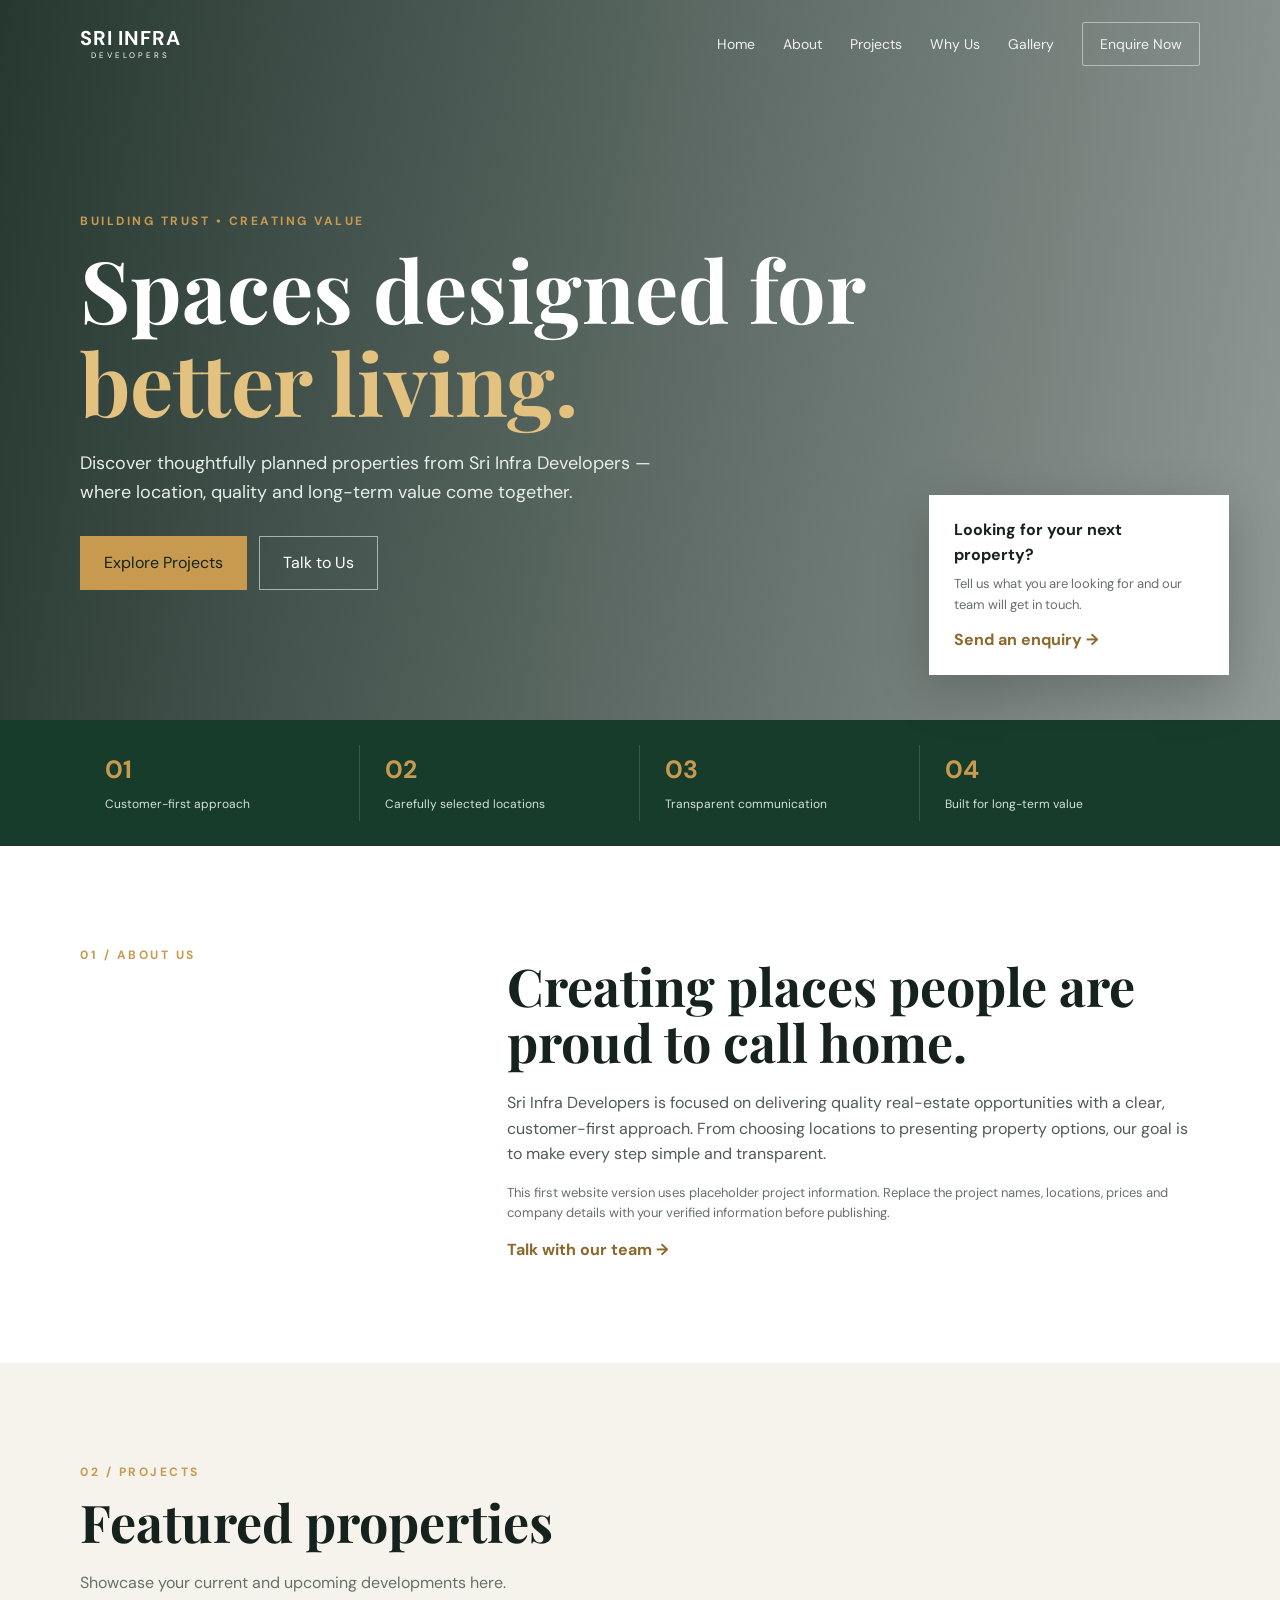
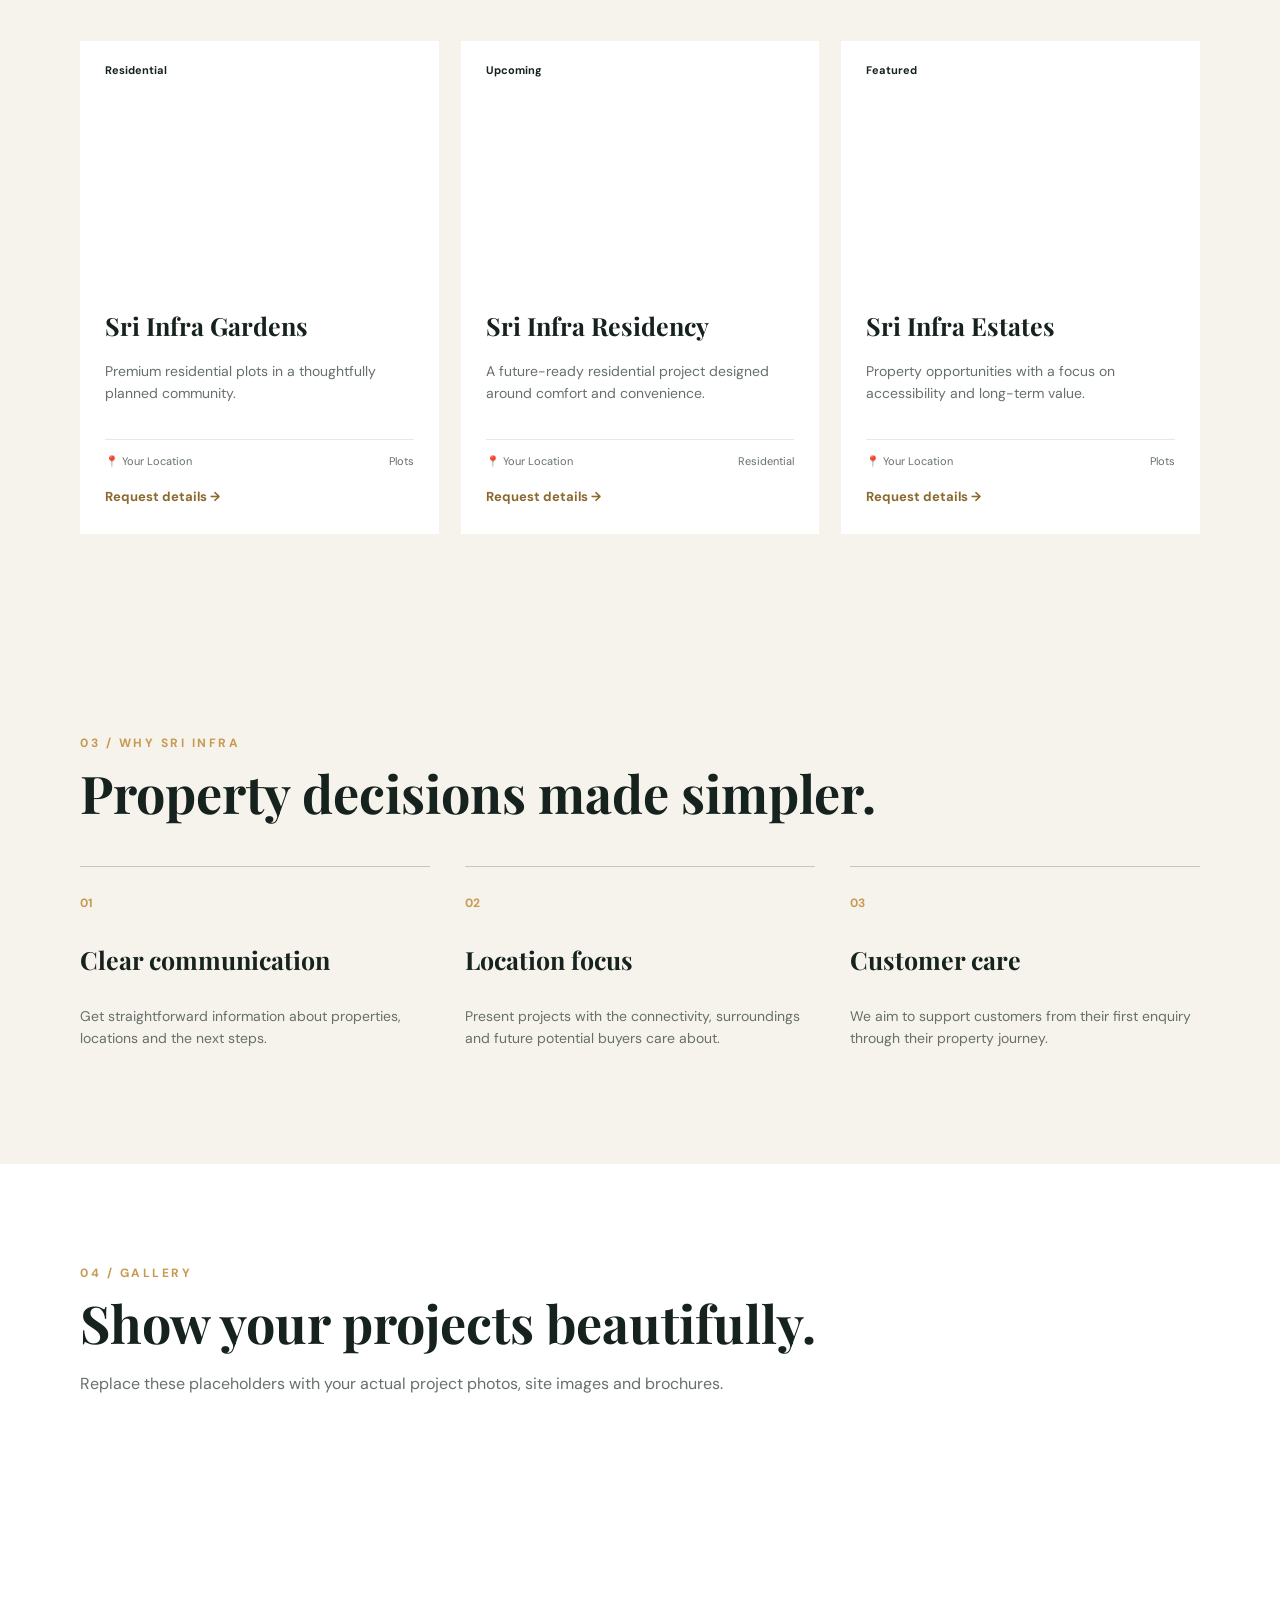
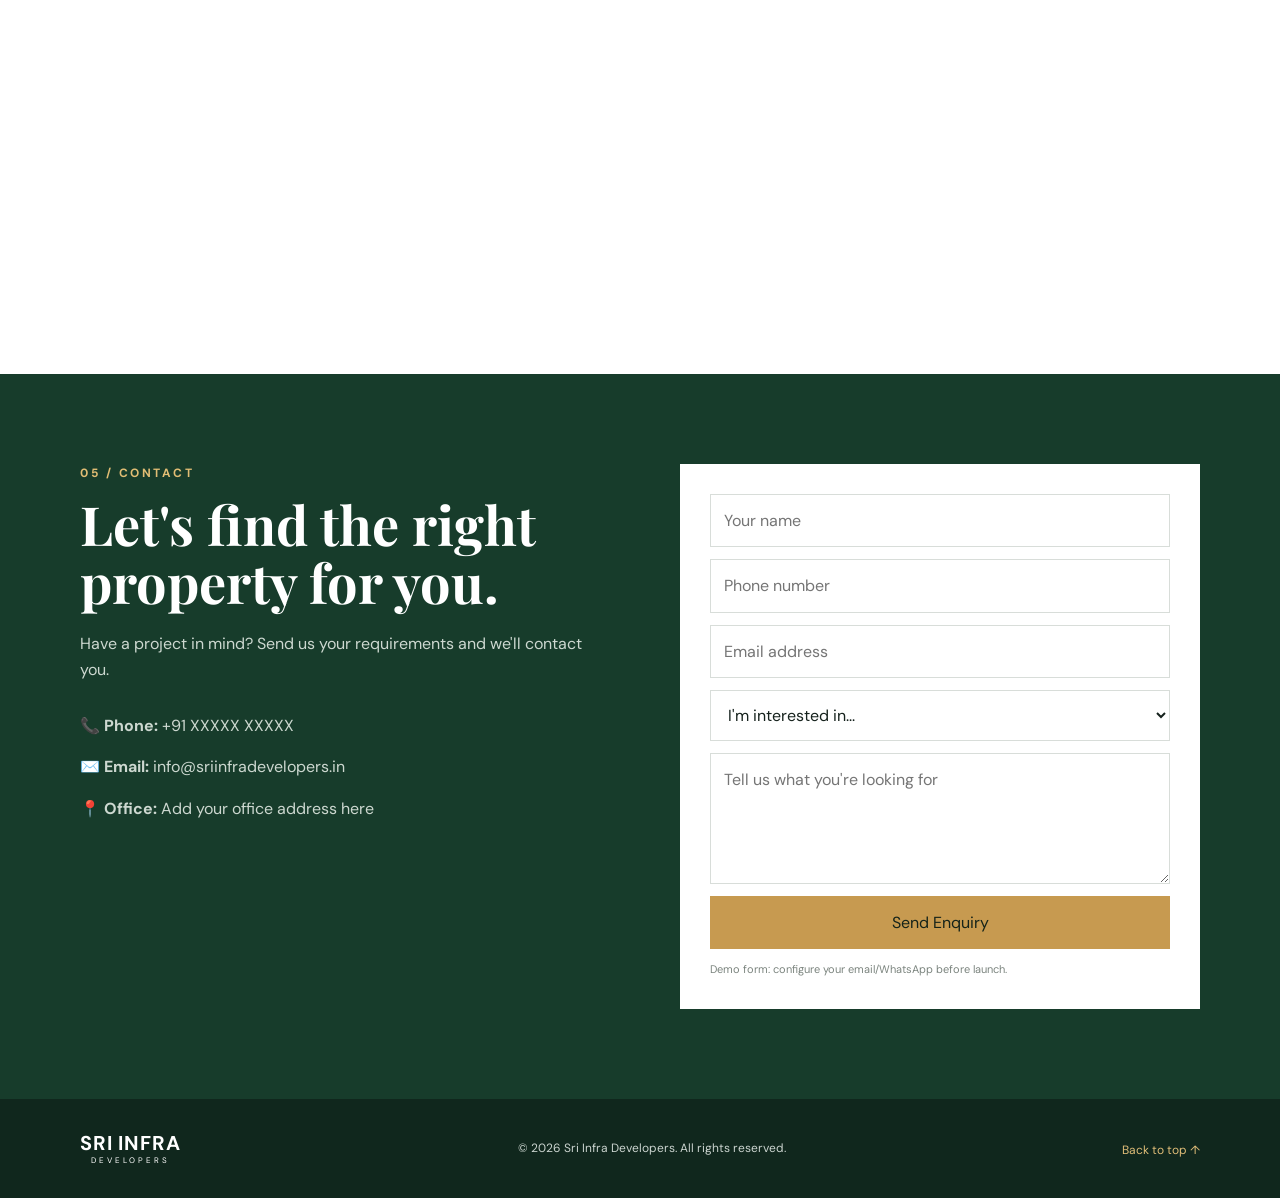
==== index.html @ 5a57adf7 "Add files via upload" ====
<!DOCTYPE html>
<html lang="en">
<head>
  <meta charset="UTF-8">
  <meta name="viewport" content="width=device-width, initial-scale=1.0">
  <title>Sri Infra Developers | Quality Homes & Real Estate</title>
  <meta name="description" content="Sri Infra Developers — residential plots, homes and real-estate projects. Explore projects, locations and enquiries.">
  <link rel="preconnect" href="https://fonts.googleapis.com">
  <link rel="preconnect" href="https://fonts.gstatic.com" crossorigin>
  <link href="https://fonts.googleapis.com/css2?family=DM+Sans:wght@400;500;600;700&family=Playfair+Display:wght@600;700&display=swap" rel="stylesheet">
  <link rel="stylesheet" href="style.css">
</head>
<body>
<header class="site-header">
  <div class="container nav-wrap">
    <a class="logo" href="#home"><span>SRI</span><b>INFRA</b><small>DEVELOPERS</small></a>
    <button class="menu-btn" aria-label="Open menu">☰</button>
    <nav class="nav">
      <a href="#home">Home</a><a href="#about">About</a><a href="#projects">Projects</a>
      <a href="#why-us">Why Us</a><a href="#gallery">Gallery</a><a href="#contact" class="nav-cta">Enquire Now</a>
    </nav>
  </div>
</header>

<main>
<section id="home" class="hero">
  <div class="hero-overlay"></div>
  <div class="container hero-content">
    <p class="eyebrow">BUILDING TRUST • CREATING VALUE</p>
    <h1>Spaces designed for<br><em>better living.</em></h1>
    <p class="hero-text">Discover thoughtfully planned properties from Sri Infra Developers — where location, quality and long-term value come together.</p>
    <div class="hero-actions"><a class="btn primary" href="#projects">Explore Projects</a><a class="btn ghost" href="#contact">Talk to Us</a></div>
  </div>
  <div class="hero-card"><strong>Looking for your next property?</strong><span>Tell us what you are looking for and our team will get in touch.</span><a href="#contact">Send an enquiry →</a></div>
</section>

<section class="stats"><div class="container stats-grid">
  <div><strong>01</strong><span>Customer-first approach</span></div>
  <div><strong>02</strong><span>Carefully selected locations</span></div>
  <div><strong>03</strong><span>Transparent communication</span></div>
  <div><strong>04</strong><span>Built for long-term value</span></div>
</div></section>

<section id="about" class="section">
  <div class="container split">
    <div class="section-label">01 / ABOUT US</div>
    <div>
      <h2>Creating places people are proud to call home.</h2>
      <p>Sri Infra Developers is focused on delivering quality real-estate opportunities with a clear, customer-first approach. From choosing locations to presenting property options, our goal is to make every step simple and transparent.</p>
      <p class="muted">This first website version uses placeholder project information. Replace the project names, locations, prices and company details with your verified information before publishing.</p>
      <a class="text-link" href="#contact">Talk with our team →</a>
    </div>
  </div>
</section>

<section id="projects" class="section projects">
  <div class="container">
    <div class="section-head"><div class="section-label">02 / PROJECTS</div><h2>Featured properties</h2><p>Showcase your current and upcoming developments here.</p></div>
    <div class="project-grid">
      <article class="project-card"><div class="project-image image-one"><span>Residential</span></div><div class="project-body"><h3>Sri Infra Gardens</h3><p>Premium residential plots in a thoughtfully planned community.</p><div class="project-meta"><span>📍 Your Location</span><span>Plots</span></div><a href="#contact">Request details →</a></div></article>
      <article class="project-card"><div class="project-image image-two"><span>Upcoming</span></div><div class="project-body"><h3>Sri Infra Residency</h3><p>A future-ready residential project designed around comfort and convenience.</p><div class="project-meta"><span>📍 Your Location</span><span>Residential</span></div><a href="#contact">Request details →</a></div></article>
      <article class="project-card"><div class="project-image image-three"><span>Featured</span></div><div class="project-body"><h3>Sri Infra Estates</h3><p>Property opportunities with a focus on accessibility and long-term value.</p><div class="project-meta"><span>📍 Your Location</span><span>Plots</span></div><a href="#contact">Request details →</a></div></article>
    </div>
  </div>
</section>

<section id="why-us" class="section why">
  <div class="container">
    <div class="section-head"><div class="section-label">03 / WHY SRI INFRA</div><h2>Property decisions made simpler.</h2></div>
    <div class="why-grid">
      <div><span class="icon">01</span><h3>Clear communication</h3><p>Get straightforward information about properties, locations and the next steps.</p></div>
      <div><span class="icon">02</span><h3>Location focus</h3><p>Present projects with the connectivity, surroundings and future potential buyers care about.</p></div>
      <div><span class="icon">03</span><h3>Customer care</h3><p>We aim to support customers from their first enquiry through their property journey.</p></div>
    </div>
  </div>
</section>

<section id="gallery" class="section">
  <div class="container"><div class="section-head"><div class="section-label">04 / GALLERY</div><h2>Show your projects beautifully.</h2><p>Replace these placeholders with your actual project photos, site images and brochures.</p></div>
    <div class="gallery-grid"><div class="gallery g1"></div><div class="gallery g2"></div><div class="gallery g3"></div><div class="gallery g4"></div></div>
  </div>
</section>

<section id="contact" class="contact-section">
  <div class="container contact-grid">
    <div><div class="section-label light">05 / CONTACT</div><h2>Let's find the right property for you.</h2><p>Have a project in mind? Send us your requirements and we'll contact you.</p><div class="contact-details"><p>📞 <strong>Phone:</strong> +91 XXXXX XXXXX</p><p>✉️ <strong>Email:</strong> info@sriinfradevelopers.in</p><p>📍 <strong>Office:</strong> Add your office address here</p></div></div>
    <form class="form" onsubmit="sendEnquiry(event)">
      <input id="name" required placeholder="Your name"><input id="phone" required type="tel" placeholder="Phone number">
      <input id="email" type="email" placeholder="Email address"><select id="interest"><option value="">I'm interested in...</option><option>Residential Plots</option><option>Residential Property</option><option>Upcoming Projects</option><option>Other</option></select>
      <textarea id="message" rows="4" placeholder="Tell us what you're looking for"></textarea>
      <button class="btn primary" type="submit">Send Enquiry</button>
      <small>Demo form: configure your email/WhatsApp before launch.</small>
    </form>
  </div>
</section>
</main>

<footer><div class="container footer-wrap"><div class="logo"><span>SRI</span><b>INFRA</b><small>DEVELOPERS</small></div><p>© <span id="year"></span> Sri Infra Developers. All rights reserved.</p><div><a href="#home">Back to top ↑</a></div></div></footer>
<script src="script.js"></script>
</body>
</html>
---- style.css ----
:root{--ink:#16221d;--green:#173c2b;--gold:#c79a50;--cream:#f6f3ec;--white:#fff;--muted:#667069}*{box-sizing:border-box}html{scroll-behavior:smooth}body{margin:0;color:var(--ink);font-family:"DM Sans",Arial,sans-serif;line-height:1.6;background:#fff}a{text-decoration:none;color:inherit}.container{width:min(1120px,92%);margin:auto}.site-header{position:absolute;z-index:10;width:100%;padding:22px 0;color:white}.nav-wrap{display:flex;align-items:center;justify-content:space-between}.logo{display:grid;grid-template-columns:auto auto;column-gap:5px;line-height:.9;letter-spacing:1px}.logo span{font-size:20px;font-weight:700}.logo b{font-size:20px}.logo small{grid-column:1/3;font-size:8px;letter-spacing:3px;text-align:center;margin-top:5px}.nav{display:flex;gap:28px;align-items:center;font-size:14px}.nav a{opacity:.9}.nav a:hover{opacity:1}.nav-cta{border:1px solid rgba(255,255,255,.5);padding:10px 17px;border-radius:2px}.menu-btn{display:none;background:none;border:0;color:white;font-size:25px}.hero{min-height:720px;background:linear-gradient(100deg,rgba(8,28,20,.88),rgba(8,28,20,.45)),url("https://images.unsplash.com/photo-1600585154340-be6161a56a0c?auto=format&fit=crop&w=2000&q=85") center/cover;position:relative;color:#fff;display:flex;align-items:center}.hero-content{padding-top:70px}.eyebrow,.section-label{font-size:12px;letter-spacing:2.5px;font-weight:700;color:var(--gold)}h1,h2{font-family:"Playfair Display",serif;font-weight:700;line-height:1.08;margin:12px 0 20px}h1{font-size:clamp(48px,7vw,86px);max-width:800px}h1 em{color:#e3c27f;font-style:normal}.hero-text{max-width:580px;font-size:18px;color:#e8eee9}.hero-actions{display:flex;gap:12px;margin-top:30px}.btn{display:inline-block;padding:13px 23px;border:1px solid transparent;font-weight:700;cursor:pointer;font:inherit}.btn.primary{background:var(--gold);color:#152319}.btn.ghost{border-color:rgba(255,255,255,.55);color:white}.hero-card{position:absolute;right:4%;bottom:45px;background:white;color:var(--ink);padding:22px 25px;width:300px;box-shadow:0 15px 50px #0003}.hero-card strong,.hero-card span{display:block}.hero-card span{font-size:13px;color:var(--muted);margin:6px 0 12px}.hero-card a,.text-link,.project-body a{color:#8b682c;font-weight:700}.stats{background:var(--green);color:white}.stats-grid{display:grid;grid-template-columns:repeat(4,1fr);padding:25px 0}.stats-grid div{padding:5px 25px;border-right:1px solid #ffffff25}.stats-grid div:last-child{border:0}.stats-grid strong{font-size:25px;color:var(--gold);display:block}.stats-grid span{font-size:12px;color:#d7e0da}.section{padding:100px 0}.split{display:grid;grid-template-columns:1fr 2fr;gap:80px}.split h2,.section-head h2{font-size:52px}.split p{max-width:750px;color:#505b55}.muted{font-size:13px;color:var(--muted)!important}.projects,.why{background:var(--cream)}.section-head{margin-bottom:45px}.section-head p{color:var(--muted)}.project-grid{display:grid;grid-template-columns:repeat(3,1fr);gap:22px}.project-card{background:white}.project-image{height:240px;background-size:cover;background-position:center;position:relative}.image-one{background-image:url("https://images.unsplash.com/photo-1600607687920-4e2a09cf159d?auto=format&fit=crop&w=1000&q=80")}.image-two{background-image:url("https://images.unsplash.com/photo-1600566753086-00f18fb6b3ea?auto=format&fit=crop&w=1000&q=80")}.image-three{background-image:url("https://images.unsplash.com/photo-1600607688969-a5bfcd646154?auto=format&fit=crop&w=1000&q=80")}.project-image span{position:absolute;top:15px;left:15px;background:white;padding:6px 10px;font-size:11px;font-weight:700}.project-body{padding:25px}.project-body h3{font-family:"Playfair Display",serif;font-size:25px;margin:0 0 8px}.project-body p{font-size:14px;color:var(--muted);min-height:65px}.project-meta{display:flex;justify-content:space-between;border-top:1px solid #e8e8e8;padding:13px 0;font-size:11px;color:#667069}.project-body a{font-size:13px}.why-grid{display:grid;grid-template-columns:repeat(3,1fr);gap:35px}.why-grid>div{border-top:1px solid #c9c5b9;padding-top:22px}.icon{font-size:12px;color:var(--gold);font-weight:700}.why h3{font-family:"Playfair Display",serif;font-size:25px}.why p{color:var(--muted);font-size:14px}.gallery-grid{display:grid;grid-template-columns:1.4fr .8fr .8fr;grid-template-rows:210px 210px;gap:12px}.gallery{background-size:cover;background-position:center}.g1{grid-row:span 2;background-image:url("https://images.unsplash.com/photo-1600566753190-17f0baa2a6c3?auto=format&fit=crop&w=1200&q=80")}.g2{background-image:url("https://images.unsplash.com/photo-1600607687920-4e2a09cf159d?auto=format&fit=crop&w=800&q=80")}.g3{background-image:url("https://images.unsplash.com/photo-1600566753190-17f0baa2a6c3?auto=format&fit=crop&w=800&q=80")}.g4{grid-column:2/4;background-image:url("https://images.unsplash.com/photo-1600607688969-a5bfcd646154?auto=format&fit=crop&w=1000&q=80")}.contact-section{background:var(--green);color:white;padding:90px 0}.contact-grid{display:grid;grid-template-columns:1fr 1fr;gap:80px}.light{color:#e1bd74}.contact-grid h2{font-size:54px}.contact-grid p{color:#cdd8d0}.contact-details{margin-top:30px}.form{background:white;padding:30px;display:grid;gap:12px}.form input,.form select,.form textarea{border:1px solid #d8ddd9;padding:13px;font:inherit;color:var(--ink);background:white}.form small{color:#7b847e;font-size:11px}footer{background:#10271d;color:#cbd4cf;padding:28px 0}.footer-wrap{display:flex;align-items:center;justify-content:space-between;gap:20px}.footer-wrap .logo{color:white}.footer-wrap p,.footer-wrap a{font-size:12px}.footer-wrap a{color:#e0bd78}@media(max-width:800px){.nav{display:none;position:absolute;top:70px;left:4%;right:4%;background:#173c2b;padding:20px;flex-direction:column;align-items:flex-start}.nav.open{display:flex}.menu-btn{display:block}.hero{min-height:760px}.hero-card{left:4%;right:4%;width:auto}.split,.contact-grid{grid-template-columns:1fr;gap:30px}.project-grid,.why-grid{grid-template-columns:1fr}.stats-grid{grid-template-columns:1fr 1fr}.stats-grid div{border-bottom:1px solid #ffffff25}.section{padding:70px 0}.split h2,.section-head h2,.contact-grid h2{font-size:40px}.gallery-grid{grid-template-columns:1fr 1fr;grid-template-rows:200px 200px}.g1,.g4{grid-row:auto;grid-column:auto}.footer-wrap{flex-direction:column;align-items:flex-start}.hero-content{padding-top:0}}
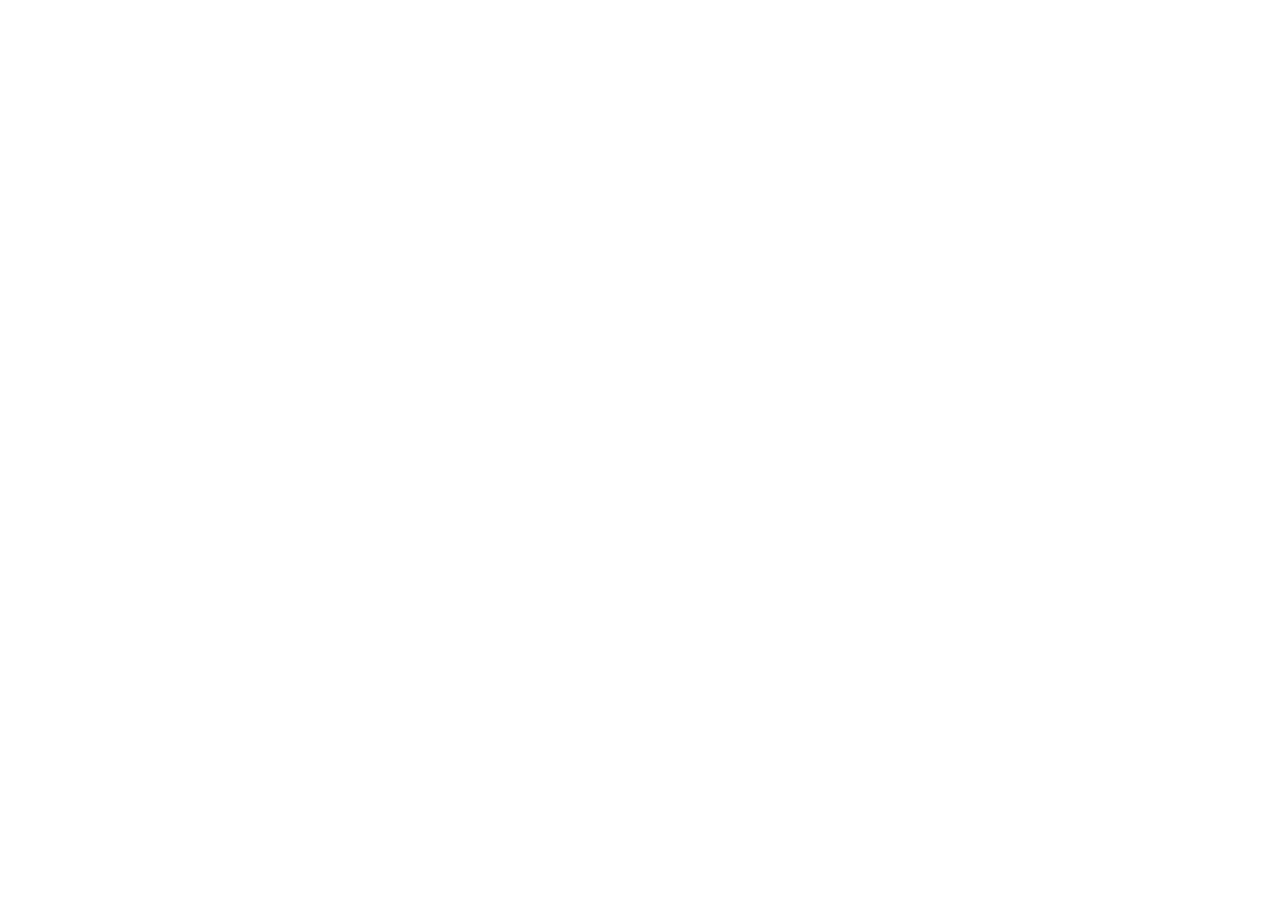
==== commit 5cec32ab: "Add files via upload" ====
--- a/index.html
+++ b/index.html
@@ -1,101 +1,18 @@
-<!DOCTYPE html>
+<!doctype html>
 <html lang="en">
-<head>
-  <meta charset="UTF-8">
-  <meta name="viewport" content="width=device-width, initial-scale=1.0">
-  <title>Sri Infra Developers | Quality Homes & Real Estate</title>
-  <meta name="description" content="Sri Infra Developers — residential plots, homes and real-estate projects. Explore projects, locations and enquiries.">
-  <link rel="preconnect" href="https://fonts.googleapis.com">
-  <link rel="preconnect" href="https://fonts.gstatic.com" crossorigin>
-  <link href="https://fonts.googleapis.com/css2?family=DM+Sans:wght@400;500;600;700&family=Playfair+Display:wght@600;700&display=swap" rel="stylesheet">
-  <link rel="stylesheet" href="style.css">
-</head>
-<body>
-<header class="site-header">
-  <div class="container nav-wrap">
-    <a class="logo" href="#home"><span>SRI</span><b>INFRA</b><small>DEVELOPERS</small></a>
-    <button class="menu-btn" aria-label="Open menu">☰</button>
-    <nav class="nav">
-      <a href="#home">Home</a><a href="#about">About</a><a href="#projects">Projects</a>
-      <a href="#why-us">Why Us</a><a href="#gallery">Gallery</a><a href="#contact" class="nav-cta">Enquire Now</a>
-    </nav>
-  </div>
-</header>
+  <head>
+    <meta charset="UTF-8" />
+    <meta name="viewport" content="width=device-width, initial-scale=1.0" />
+    <title>My Google AI Studio App</title>
+    <meta name="description" content="An application built with Google AI Studio." />
+    <meta property="og:title" content="My Google AI Studio App" />
+    <meta property="og:description" content="An application built with Google AI Studio." />
+    <meta property="og:type" content="website" />
+    <meta name="twitter:card" content="summary_large_image" />
+  </head>
+  <body>
+    <div id="root"></div>
+    <script type="module" src="/src/main.tsx"></script>
+  </body>
+</html>
 
-<main>
-<section id="home" class="hero">
-  <div class="hero-overlay"></div>
-  <div class="container hero-content">
-    <p class="eyebrow">BUILDING TRUST • CREATING VALUE</p>
-    <h1>Spaces designed for<br><em>better living.</em></h1>
-    <p class="hero-text">Discover thoughtfully planned properties from Sri Infra Developers — where location, quality and long-term value come together.</p>
-    <div class="hero-actions"><a class="btn primary" href="#projects">Explore Projects</a><a class="btn ghost" href="#contact">Talk to Us</a></div>
-  </div>
-  <div class="hero-card"><strong>Looking for your next property?</strong><span>Tell us what you are looking for and our team will get in touch.</span><a href="#contact">Send an enquiry →</a></div>
-</section>
-
-<section class="stats"><div class="container stats-grid">
-  <div><strong>01</strong><span>Customer-first approach</span></div>
-  <div><strong>02</strong><span>Carefully selected locations</span></div>
-  <div><strong>03</strong><span>Transparent communication</span></div>
-  <div><strong>04</strong><span>Built for long-term value</span></div>
-</div></section>
-
-<section id="about" class="section">
-  <div class="container split">
-    <div class="section-label">01 / ABOUT US</div>
-    <div>
-      <h2>Creating places people are proud to call home.</h2>
-      <p>Sri Infra Developers is focused on delivering quality real-estate opportunities with a clear, customer-first approach. From choosing locations to presenting property options, our goal is to make every step simple and transparent.</p>
-      <p class="muted">This first website version uses placeholder project information. Replace the project names, locations, prices and company details with your verified information before publishing.</p>
-      <a class="text-link" href="#contact">Talk with our team →</a>
-    </div>
-  </div>
-</section>
-
-<section id="projects" class="section projects">
-  <div class="container">
-    <div class="section-head"><div class="section-label">02 / PROJECTS</div><h2>Featured properties</h2><p>Showcase your current and upcoming developments here.</p></div>
-    <div class="project-grid">
-      <article class="project-card"><div class="project-image image-one"><span>Residential</span></div><div class="project-body"><h3>Sri Infra Gardens</h3><p>Premium residential plots in a thoughtfully planned community.</p><div class="project-meta"><span>📍 Your Location</span><span>Plots</span></div><a href="#contact">Request details →</a></div></article>
-      <article class="project-card"><div class="project-image image-two"><span>Upcoming</span></div><div class="project-body"><h3>Sri Infra Residency</h3><p>A future-ready residential project designed around comfort and convenience.</p><div class="project-meta"><span>📍 Your Location</span><span>Residential</span></div><a href="#contact">Request details →</a></div></article>
-      <article class="project-card"><div class="project-image image-three"><span>Featured</span></div><div class="project-body"><h3>Sri Infra Estates</h3><p>Property opportunities with a focus on accessibility and long-term value.</p><div class="project-meta"><span>📍 Your Location</span><span>Plots</span></div><a href="#contact">Request details →</a></div></article>
-    </div>
-  </div>
-</section>
-
-<section id="why-us" class="section why">
-  <div class="container">
-    <div class="section-head"><div class="section-label">03 / WHY SRI INFRA</div><h2>Property decisions made simpler.</h2></div>
-    <div class="why-grid">
-      <div><span class="icon">01</span><h3>Clear communication</h3><p>Get straightforward information about properties, locations and the next steps.</p></div>
-      <div><span class="icon">02</span><h3>Location focus</h3><p>Present projects with the connectivity, surroundings and future potential buyers care about.</p></div>
-      <div><span class="icon">03</span><h3>Customer care</h3><p>We aim to support customers from their first enquiry through their property journey.</p></div>
-    </div>
-  </div>
-</section>
-
-<section id="gallery" class="section">
-  <div class="container"><div class="section-head"><div class="section-label">04 / GALLERY</div><h2>Show your projects beautifully.</h2><p>Replace these placeholders with your actual project photos, site images and brochures.</p></div>
-    <div class="gallery-grid"><div class="gallery g1"></div><div class="gallery g2"></div><div class="gallery g3"></div><div class="gallery g4"></div></div>
-  </div>
-</section>
-
-<section id="contact" class="contact-section">
-  <div class="container contact-grid">
-    <div><div class="section-label light">05 / CONTACT</div><h2>Let's find the right property for you.</h2><p>Have a project in mind? Send us your requirements and we'll contact you.</p><div class="contact-details"><p>📞 <strong>Phone:</strong> +91 XXXXX XXXXX</p><p>✉️ <strong>Email:</strong> info@sriinfradevelopers.in</p><p>📍 <strong>Office:</strong> Add your office address here</p></div></div>
-    <form class="form" onsubmit="sendEnquiry(event)">
-      <input id="name" required placeholder="Your name"><input id="phone" required type="tel" placeholder="Phone number">
-      <input id="email" type="email" placeholder="Email address"><select id="interest"><option value="">I'm interested in...</option><option>Residential Plots</option><option>Residential Property</option><option>Upcoming Projects</option><option>Other</option></select>
-      <textarea id="message" rows="4" placeholder="Tell us what you're looking for"></textarea>
-      <button class="btn primary" type="submit">Send Enquiry</button>
-      <small>Demo form: configure your email/WhatsApp before launch.</small>
-    </form>
-  </div>
-</section>
-</main>
-
-<footer><div class="container footer-wrap"><div class="logo"><span>SRI</span><b>INFRA</b><small>DEVELOPERS</small></div><p>© <span id="year"></span> Sri Infra Developers. All rights reserved.</p><div><a href="#home">Back to top ↑</a></div></div></footer>
-<script src="script.js"></script>
-</body>
-</html>
